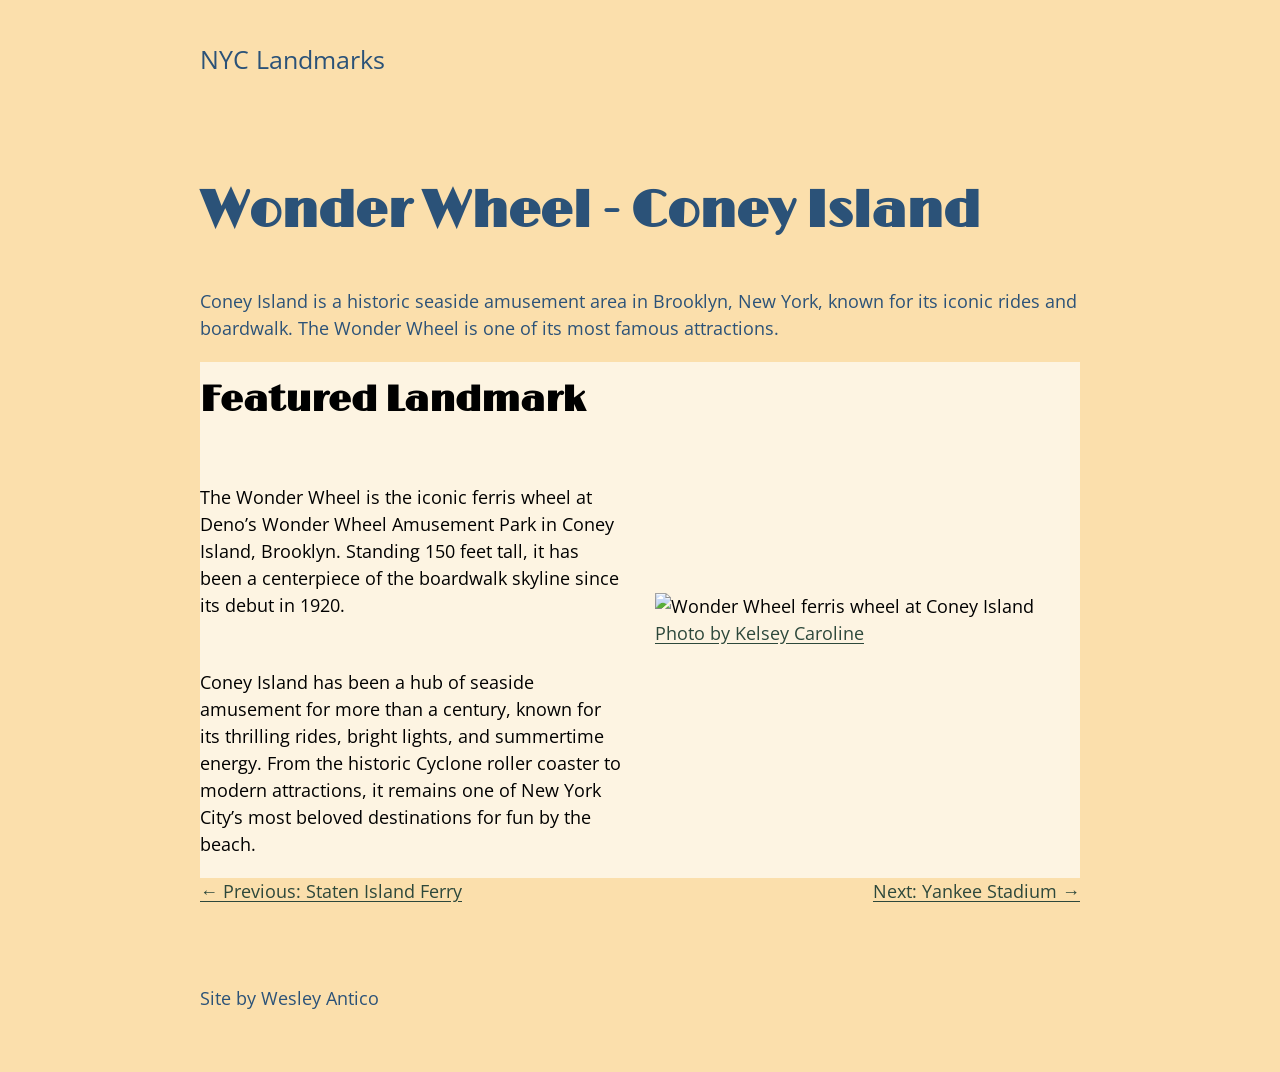
==== coney.html @ 7bcfbc56 "landmark pages created based on markdown content and existing wonder page for a template" ====
<!DOCTYPE html>
<html lang="en">

<head>
  <meta charset="UTF-8">
  <meta name="viewport" content="width=device-width, initial-scale=1.0">
  <title>Coney Island - Wonder Wheel</title>
  <link rel="stylesheet" href="tokens.css">
  <link rel="stylesheet" href="style.css">
</head>

<body>
  <header>
    <div class="site-title">NYC Landmarks</div>
  </header>

  <main>
      <h1>Wonder Wheel - Coney Island</h1>
      <p class="intro">Coney Island is a historic seaside amusement area in Brooklyn, New York, known for its iconic rides and boardwalk. The Wonder Wheel is one of its most famous attractions.</p>
      <div class="featured-landmark">
        <h2>Featured Landmark</h2>
        <figure>
          <picture>
            <source media="(min-width: 645px)" srcset="images/pexels-kelsey-caroline-774981359-19122990.jpg">
            <source media="(max-width: 644px)"
              srcset="images/square/pexels-kelsey-caroline-774981359-19122990_square.jpg">
            <img src="images/pexels-kelsey-caroline-774981359-19122990.jpg"
              alt="Wonder Wheel ferris wheel at Coney Island">
          </picture>
          <figcaption><a href="https://www.pexels.com/photo/ferris-wheel-in-amusement-park-19122990/">Photo by Kelsey Caroline</a></figcaption>
        </figure>
        <p>The Wonder Wheel is the iconic ferris wheel at Deno’s Wonder Wheel Amusement Park in Coney Island, Brooklyn.
          Standing 150 feet tall, it has been a centerpiece of the boardwalk skyline since its debut in 1920.</p>
        <p>Coney Island has been a hub of seaside amusement for more than a century, known for its thrilling rides, bright
          lights, and summertime energy. From the historic Cyclone roller coaster to modern attractions, it remains one of
          New York City’s most beloved destinations for fun by the beach.</p>
        </div>
    <nav id="pagination" aria-label="Landmark navigation">
      <a class="btn" rel="prev" href="ferry.html">← Previous: Staten Island Ferry</a>
      <a class="btn" rel="next" href="yankee.html">Next: Yankee Stadium →</a>
    </nav>
  </main>

  <footer>
    <p>Site by Wesley Antico</p>
  </footer>

</body>

</html>
---- tokens.css ----
@import url("https://fonts.googleapis.com/css2?family=Limelight&family=Open+Sans&display=swap");

/* Design System Tokens: Set Base CSS variable values. */
:root {
  /* Typographic Styles */
  --text-size-xs: 0.5rem;
  --text-size-sm: 0.707rem;
  --text-size-md: 1rem;
  --text-size-lg: 1.414rem;
  --text-size-xl: 1.999rem;
  --text-size-2xl: 2.827rem;
  --text-size-3xl: 3.998rem;
  --line-height-base: 1.5;
  --line-height-headings: 2.15;
  --headings-family: "Limelight", sans-serif;
  --base-family: "Open Sans", sans-serif;

  /* Color Styles */
  --primary-text: #2B5278;
  --primary-background: #FBDFAC;
  --action: #2D483B;
  --action-hover: #224D1A;
  --button-text: #E8EAEC;

  --alternate-text: #000000;
  --alternate-background: #FDF4E2;
  --alternate-action: #163D79;
  --alternate-action-hover: #1F56A8;
  --alternate-button-text: #FFFFFF;

  /* Spacing Units */
  --space-unit: 0.2777777777777778rem;
  --space-1: calc(var(--space-unit) * 1);
  --space-2: calc(var(--space-unit) * 2);
  --space-3: calc(var(--space-unit) * 3);
  --space-4: calc(var(--space-unit) * 4);
  --space-6: calc(var(--space-unit) * 6);
  --space-8: calc(var(--space-unit) * 8);
  --space-12: calc(var(--space-unit) * 12);
  --space-16: calc(var(--space-unit) * 16);
  --space-24: calc(var(--space-unit) * 24);
  --space-32: calc(var(--space-unit) * 32);

  /* Layout Styles */
  --page-width: 53.333rem;
  --grid-gap: var(--space-4);
  --section-spacing: var(--space-12);
  --content-padding: var(--space-6);

  /* Other Styles */
  --border-radius: 10px;
}

html {
  font-size: 18px;
}

* {
  box-sizing: border-box;
}

body {
  margin: 0;
  font-family: var(--base-family);
  font-size: var(--text-size-md);
  line-height: var(--line-height-base);
  color: var(--primary-text);
  background-color: var(--primary-background);
  overflow-wrap: break-word;
}

/* Typography */
h1, h2, h3, h4, h5, h6 {
  font-family: var(--headings-family);
  line-height: var(--line-height-headings);
}

h1 {
  font-size: var(--text-size-2xl);
}

h2 {
  font-size: var(--text-size-xl);
}

h3 {
  font-size: var(--text-size-md);
}

h4 {
  font-size: var(--text-size-md);
}

h5 {
  font-size: var(--text-size-sm);
}

h6 {
  font-size: var(--text-size-sm);
}


/* Clean heading defaults assuming parent sections handle top spacing */
h1 {
  margin-block-start: 0;
  margin-block-end: var(--space-4); /* 20px on 5px base */
}

h2 {
  margin-block-start: 0;
  margin-block-end: var(--space-3); /* 15px on 5px base */
}

h3 {
  margin-block-start: 0;
  margin-block-end: var(--space-2); /* 10px on 5px base */
}

h4, h5, h6 {
  margin-block-start: 0;
  margin-block-end: var(--space-2); /* 10px on 5px base */
}

p, ul, ol {
  margin: 0 0 var(--space-4);
}

small {
  font-size: var(--text-size-sm);
}

/* Layout */
header, main, footer {
  max-width: var(--page-width);
  margin-inline: auto;
  padding: var(--space-8);
}

section, .alternate {
  padding: var(--content-padding);
}

section + section {
  margin-top: var(--section-spacing);
}

/* Site identity stays separate from the page heading. */
.site-title {
  font-size: var(--text-size-lg);
}

/* Add the alternate class to an element to apply alternate styling. */
.alternate {
  --action: var(--alternate-action);
  --action-hover: var(--alternate-action-hover);
  --button-text: var(--alternate-button-text);
  color: var(--alternate-text);
  background-color: var(--alternate-background);
}

/* Links and buttons */
a {
  color: var(--action);
  text-decoration: underline;
  text-underline-offset: 0.15em;
}

a:hover {
  color: var(--action-hover);
}

button, .button {
  display: inline-block;
  border: 0;
  padding: var(--space-3) var(--space-4);
  font: inherit;
  color: var(--button-text);
  background-color: var(--action);
  text-decoration: none;
  cursor: pointer;
}

button:hover, .button:hover {
  color: var(--button-text);
  background-color: var(--action-hover);
}

a:focus-visible, button:focus-visible {
  outline: 3px solid currentColor;
  outline-offset: 4px;
}
---- style.css ----
/* basic responsive image css */
img, video{
  max-width: 100%;
  height: auto;
}

figure{ 
  margin:0;
}

/* RESPONSIVE VIDEO EMBED */

.videoWrapper {
	position: relative;
	padding-top: 25px;
	height: 0;
  clear:both;
}

/* 16:9 aspect ratio wrapper */
.videoWrapper.ratio-16-9{
    padding-bottom: 56.25%; /* 9 ÷ 16 = .5625 which is 56.25% */
}

/* 4:3 aspect ratio wrapper */
.videoWrapper.ratio-4-3{
    padding-bottom: 75%; /* 3 ÷ 4 = .75 which is 75% */
}

/*this is different than the others because it is taller than it is wide.
So we instead of basing the size on the width of the container, we base it on the height of the viewport
We also subtract a little (100px) to account for possible fixed header or footer.
You can change the 100px as needed, just change it in both padding-bottom and width */
.videoWrapper.ratio-9-16 {
    padding-bottom: calc(100vh - 100px); /* Full height minus 100px (to account for possible fixed header or footer */
    width: calc((100vh - 100px) * (9 / 16)); /* Calculate width based on 9:16 aspect ratio */
    margin-inline: auto; /* center horizontally */
    /* 9:16 */
}

.videoWrapper iframe {
	position: absolute;
	top: 0;
	left: 0;
	width: 100%;
	height: 100%;
}

.featured-landmark {
  background-color: var(--alternate-background);
  color: var(--alternate-text);
}

.landmarks-grid{
  display: grid;
  grid-template-columns: repeat(auto-fit, minmax(250px, 1fr));
  gap: var(--space-4);
}

/* Landmark Cards */

.landmark{
  display: flex;
  flex-direction: column;
  gap: 1 rem;
  justify-content: space-between;
  border: 2px solid #000000;
  background-color: var(--alternate-background);
  border-radius: 15px;
  overflow: hidden;
}

.landmark figure{
  position: relative;
}

.landmark figcaption{
  position: absolute;
  bottom: 0;
  left: 0;
  padding: var(--space-2);
  background: var(--primary-background);
  font-size: 0.7rem;                     /* smaller than button */
  font-weight: 600;
  text-transform: uppercase;             /* gives badge feel */
}

.landmark figure img{
  display: block;
}

.landmark h3{
  padding: var(--space-2);
  text-align: center;
}

/* ------------------
Landmark Pages Layout
------------------- */

.directions-link{
display: flex;
padding: var(--space-3);
background-color: var(--action);
color: var(--button-text);
text-align: center;
border-radius: var(--border-radius);
}

.directions-links{
list-style: none;
display: flex;
flex-wrap: wrap;
gap: var(--space-4);
padding: 0;
margin: 0;
}

/* Page Area Styling */

.landmark-information, .landmark-intro, .landmark-more-images{
 margin: var(--space-8) 0;
}

#pagination{
  display: flex;
  justify-content: space-between;
}

.landmark-about {
    margin-top: 0;
    padding-top: 0;
}

@media (min-width: 600px){
      /* this applies to mobile in landscape and some tablets in portrait */
.landmark-more-images{
  display:grid;
  grid-template-columns: repeat(2, 1fr);
  gap: var(--space-6);
}/*   end min-width 900 */
}/*   end min-width 600 */

  

@media (min-width: 900px){
      /* this applies to tablets */
.landmark-intro{
  display: grid;
  grid-template-columns: 1fr 1fr;
  gap: var(--space-6);
}
.landmark-information{
  display:grid;
  grid-template-columns: 2fr 1fr;
  gap: var(--space-6);
}
.landmark-more-images{
  grid-template-columns: repeat(3, 1fr);
}
.featured-landmark{
  display: grid;
  grid-template-columns: 1fr 1fr;
  gap: var(--space-6);
}
.featured-landmark figure{
    grid-column: 2;
    grid-row: 1 / span 3;
    align-self: center;
  }
}
/*   end min-width 900 */



@media (min-width: 1200px){
      /* this applies average laptops */

}/*   end min-width 1200 */

  
@media (min-width: 1800px){
      /* this applies to very large screens */

}/*   end min-width 1800 */
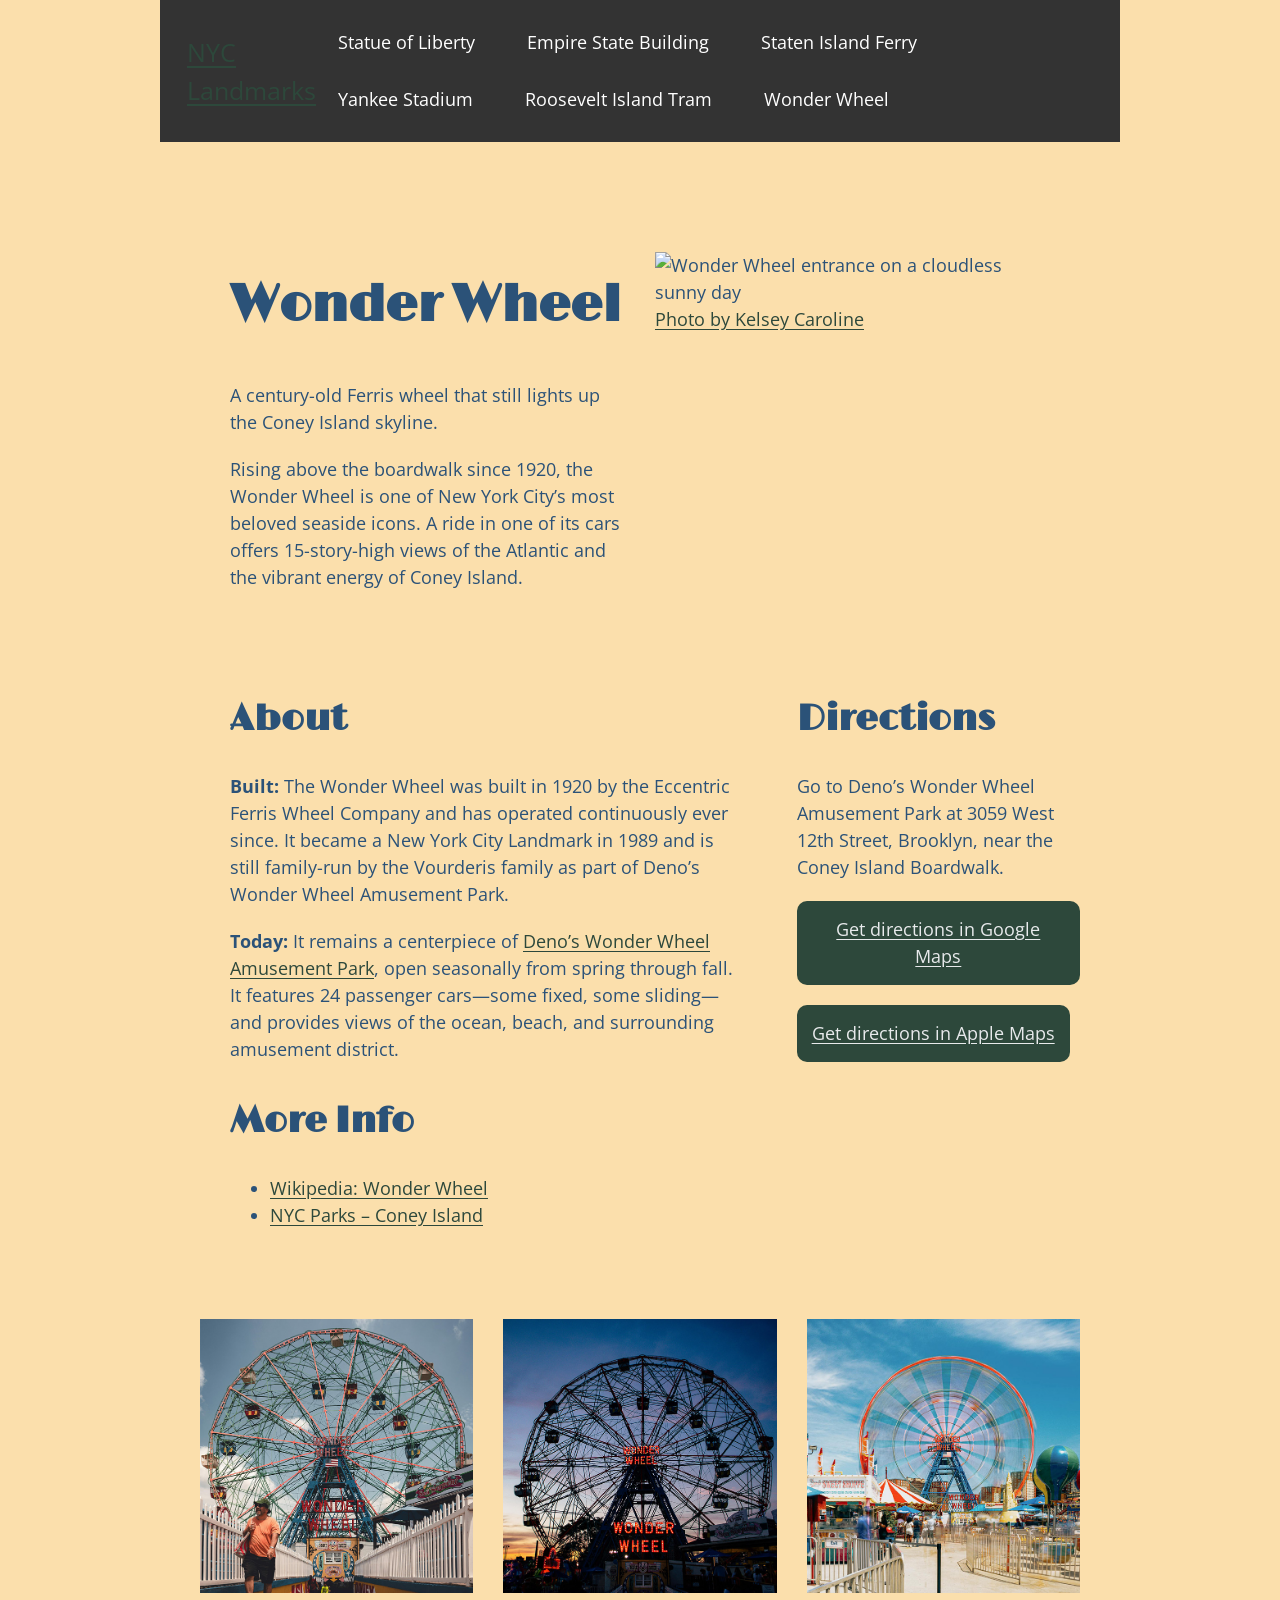
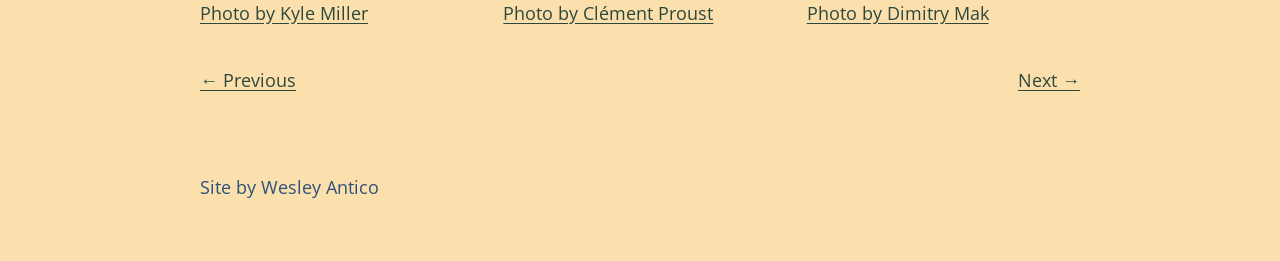
==== commit dad12a18: "added navigation menu and javascript to each page" ====
--- a/coney.html
+++ b/coney.html
@@ -4,47 +4,125 @@
 <head>
   <meta charset="UTF-8">
   <meta name="viewport" content="width=device-width, initial-scale=1.0">
-  <title>Coney Island - Wonder Wheel</title>
+  <title>Landmark: Wonder Wheel</title>
   <link rel="stylesheet" href="tokens.css">
   <link rel="stylesheet" href="style.css">
 </head>
 
-<body>
+<body id="landmark-page">
   <header>
-    <div class="site-title">NYC Landmarks</div>
+    <div class="topbar">
+      <div class="site-title"><a href="/">NYC Landmarks</a></div>
+      <button type="button" class="menu-button" aria-controls="menu" aria-expanded="false" aria-label="Menu">
+        <span></span><span></span><span></span>
+      </button>
+    </div>
+
+    <nav aria-label="Primary">
+      <ul id="menu" class="menu">
+        <li><a href="liberty.html">Statue of Liberty</a></li>
+        <li><a href="empire.html">Empire State Building</a></li>
+        <li><a href="ferry.html">Staten Island Ferry</a></li>
+        <li><a href="yankee.html">Yankee Stadium</a></li>
+        <li><a href="tram.html">Roosevelt Island Tram</a></li>
+        <li><a href="coney.html" aria-current="page">Wonder Wheel</a></li>
+      </ul>
+    </nav>
   </header>
 
   <main>
-      <h1>Wonder Wheel - Coney Island</h1>
-      <p class="intro">Coney Island is a historic seaside amusement area in Brooklyn, New York, known for its iconic rides and boardwalk. The Wonder Wheel is one of its most famous attractions.</p>
-      <div class="featured-landmark">
-        <h2>Featured Landmark</h2>
-        <figure>
-          <picture>
-            <source media="(min-width: 645px)" srcset="images/pexels-kelsey-caroline-774981359-19122990.jpg">
-            <source media="(max-width: 644px)"
-              srcset="images/square/pexels-kelsey-caroline-774981359-19122990_square.jpg">
-            <img src="images/pexels-kelsey-caroline-774981359-19122990.jpg"
-              alt="Wonder Wheel ferris wheel at Coney Island">
-          </picture>
-          <figcaption><a href="https://www.pexels.com/photo/ferris-wheel-in-amusement-park-19122990/">Photo by Kelsey Caroline</a></figcaption>
-        </figure>
-        <p>The Wonder Wheel is the iconic ferris wheel at Deno’s Wonder Wheel Amusement Park in Coney Island, Brooklyn.
-          Standing 150 feet tall, it has been a centerpiece of the boardwalk skyline since its debut in 1920.</p>
-        <p>Coney Island has been a hub of seaside amusement for more than a century, known for its thrilling rides, bright
-          lights, and summertime energy. From the historic Cyclone roller coaster to modern attractions, it remains one of
-          New York City’s most beloved destinations for fun by the beach.</p>
-        </div>
+    <section class="landmark-intro">
+      <!-- INTRO -->
+      <div class="ladnmark-intro_text">
+        <h1>Wonder Wheel</h1>
+        <p class="tagline">A century-old Ferris wheel that still lights up the Coney Island skyline.</p>
+        <p>Rising above the boardwalk since 1920, the Wonder Wheel is one of New York City’s most beloved seaside icons.
+          A ride in one of its cars offers 15-story-high views of the Atlantic and the vibrant energy of Coney Island.
+        </p>
+      </div>
+      <!-- HERO IMAGE -->
+      <figure>
+        <img src="images/pexels-kelsey-caroline-774981359-19122990.jpg"
+          alt="Wonder Wheel entrance on a cloudless sunny day">
+        <figcaption><a href="https://www.pexels.com/photo/ferris-wheel-in-amusement-park-19122990/">Photo by Kelsey
+            Caroline</a></figcaption>
+      </figure>
+    </section>
+
+    <div class="landmark-information">
+      <section class="landmark-about">
+        <!-- DESCRIPTION (About info) -->
+        <h2>About</h2>
+        <p><strong>Built:</strong> The Wonder Wheel was built in 1920 by the Eccentric Ferris Wheel Company and has
+          operated continuously ever since. It became a New York City Landmark in 1989 and is still family-run by the
+          Vourderis family as part of Deno’s Wonder Wheel Amusement Park.</p>
+        <p><strong>Today:</strong> It remains a centerpiece of <a href="https://www.denoswonderwheel.com/"
+            target="_blank" rel="noopener">Deno’s Wonder Wheel Amusement Park</a>, open seasonally from spring
+          through fall. It features 24 passenger cars—some fixed, some sliding—and provides views of the ocean, beach,
+          and surrounding amusement district.</p>
+        <!-- MORE INFO  -->
+        <h2>More Info</h2>
+        <ul>
+          <li><a href="https://en.wikipedia.org/wiki/Wonder_Wheel" target="_blank" rel="noopener">Wikipedia: Wonder
+              Wheel</a></li>
+          <li><a href="https://www.nycgovparks.org/parks/coney-island-beach-and-boardwalk/history" target="_blank"
+              rel="noopener">NYC Parks – Coney Island</a></li>
+        </ul>
+        <!-- DIRECTIONS  -->
+      </section>
+      <aside class="landmark-directions">
+        <h2 id="directions-title">Directions</h2>
+        <p>Go to Deno’s Wonder Wheel Amusement Park at 3059 West 12th Street, Brooklyn, near the Coney Island Boardwalk.
+        </p>
+        <ul class="directions-links">
+          <li>
+            <a class="directions-link"
+              href="https://www.google.com/maps/dir/?api=1&amp;destination=Deno%27s%20Wonder%20Wheel%20Amusement%20Park%2C%203059%20West%2012th%20Street%2C%20Brooklyn%2C%20NY%2011224">Get
+              directions in Google Maps</a>
+          </li>
+          <li>
+            <a class="directions-link"
+              href="https://maps.apple.com/directions?destination=Deno%27s%20Wonder%20Wheel%20Amusement%20Park%2C%203059%20West%2012th%20Street%2C%20Brooklyn%2C%20NY%2011224">Get
+              directions in Apple Maps</a>
+          </li>
+        </ul>
+      </aside>
+    </div>
+
+
+    <div class="landmark-more-images">
+      <!-- Additional images -->
+      <figure>
+        <img src="images/square/pexels-kyle-miller-169884138-27462439_sq.jpg"
+          alt="A man walking away from the wonder wheel which is in full view.">
+        <figcaption><a href="https://www.pexels.com/photo/a-man-walking-past-a-ferris-wheel-27462439/">Photo by Kyle
+            Miller</a></figcaption>
+      </figure>
+      <figure>
+        <img src="images/square/pexels-clement-proust-363898785-24730360_sq.jpg" alt="Wonder wheel at sunset">
+        <figcaption><a href="https://www.pexels.com/photo/denos-wonder-wheel-amusement-park-24730360/">Photo by
+            Clément Proust</a></figcaption>
+      </figure>
+      <figure>
+        <img src="images/square/pexels-dimitry-mak-1310041547-30911091_sq.jpg"
+          alt="Night view of the Wonder Wheel lit with neon">
+        <figcaption><a
+            href="https://www.pexels.com/photo/colorful-summer-day-at-coney-island-amusement-park-30911091/">Photo
+            by Dimitry Mak</a></figcaption>
+      </figure>
+    </div>
+
+    <!-- PREV/NEXT BUTTONS -->
     <nav id="pagination" aria-label="Landmark navigation">
-      <a class="btn" rel="prev" href="ferry.html">← Previous: Staten Island Ferry</a>
-      <a class="btn" rel="next" href="yankee.html">Next: Yankee Stadium →</a>
+      <a class="btn" rel="prev" href="tram.html">← Previous</a>
+      <a class="btn" rel="next" href="liberty.html">Next →</a>
     </nav>
   </main>
 
   <footer>
     <p>Site by Wesley Antico</p>
   </footer>
-
+  <script src="js/main.js"></script>
 </body>
 
-</html>
+</html>
--- a/style.css
+++ b/style.css
@@ -47,6 +47,15 @@
 	height: 100%;
 }
 
+.menu {
+  display: flex;
+  flex-wrap: wrap;
+  gap: var(--space-4);
+  margin: var(--space-3) 0 0;
+  padding: 0;
+  list-style: none;
+}
+
 .featured-landmark {
   background-color: var(--alternate-background);
   color: var(--alternate-text);
@@ -183,4 +192,190 @@
 @media (min-width: 1800px){
       /* this applies to very large screens */
 
-}/*   end min-width 1800 */+}/*   end min-width 1800 */
+
+
+/*-----------------------------
+NAVIGATION
+------------------------------*/
+
+:root {
+  --clr-nav: #ffffff;
+  --clr-nav-hover: #333333;
+  --clr-nav-hover-bg: #ffffff;
+  --clr-nav-background: #333333;
+  /* These change the easing of transitions, used on menu button */
+  --ease-standard: cubic-bezier(0.25, 0.1, 0.25, 1);/* ease in and out */
+  --ease-in: cubic-bezier(0.42, 0, 1, 1);/* ease in */
+  --ease-out: cubic-bezier(0, 0, 0.58, 1);/* ease out */
+  --ease-in-out: cubic-bezier(0.42, 0, 0.58, 1); /* ease in and out, more pronounced */
+}
+
+/* Header as a vertical stack: topbar, then nav */
+header {
+  background: var(--clr-nav-background);
+  color: var(--clr-nav);
+}
+
+/* Top row: logo + hamburger aligned horizontally */
+.topbar {
+  display: flex;
+  align-items: center;
+  justify-content: space-between;
+  gap: 1rem;
+  padding: 1rem;
+}
+
+.logo {
+  color: var(--clr-nav);
+  text-decoration: none;
+  /* You will need to add the font styling (size, color etc) here */
+}
+
+/* Hamburger button */
+.menu-button {
+  appearance: none;
+  background: transparent;
+  border: 0;
+  padding: 0.5rem;
+  display: inline-flex;
+  flex-direction: column;
+  gap: 6px;
+  cursor: pointer;
+}
+
+.menu-button span {
+  display: block;
+  width: 26px;
+  height: 2px;
+  background: var(--clr-nav);
+  border-radius: 1px;
+  /* This transition manages change from hamburger to X */
+  transition: 
+    transform 300ms var(--ease-standard),
+    opacity 200ms var(--ease-standard);
+  transform-origin: center;
+}
+
+/* Hamburger → X animation when expanded */
+.menu-button[aria-expanded="true"] span:nth-child(1) {
+  transform: translateY(8px) rotate(45deg);
+}
+
+.menu-button[aria-expanded="true"] span:nth-child(2) {
+  opacity: 0;
+  transform: scaleX(0);
+}
+
+.menu-button[aria-expanded="true"] span:nth-child(3) {
+  transform: translateY(-8px) rotate(-45deg);
+}
+
+/* Nav (below topbar) */
+nav {
+  background: var(--clr-nav-background);
+}
+
+/* Collapsed menu by default */
+.menu {
+  list-style: none;
+  margin: 0;
+  padding: 0;
+  overflow: hidden;
+
+  /* Smooth collapse/expand with gentle fade */
+  max-height: 0;
+  opacity: 0;
+  transition:
+    max-height 520ms var(--ease-in-out),
+    opacity 260ms var(--ease-in-out);
+}
+
+/* Expanded state (JS toggles .is-open on the UL) */
+.menu.is-open {
+  max-height: 80vh;
+  opacity: 1;
+}
+
+/* Vertical, full-width items */
+.menu li + li {
+  border-top: 2px solid rgba(255,255,255,0.45);
+}
+
+.menu a {
+  display: block;
+  padding: 1rem;
+  text-align: center;
+  color: var(--clr-nav);
+  text-decoration: none;
+}
+
+.menu a:hover,
+.menu a:focus-visible {
+  background: var(--clr-nav-hover-bg);
+  color: var(--clr-nav-hover);
+  outline: none;
+}
+
+@media (prefers-reduced-motion: reduce) {
+  .menu { transition: none; }
+}
+
+/* Desktop: horizontal layout, inline logo & nav */
+@media (min-width: 1240px) {
+  /* Header becomes horizontal flex container */
+  header {
+    display: flex;
+    align-items: center;
+    justify-content: space-between;
+    padding: 1rem 1.5rem;
+  }
+
+  /* Hide the topbar wrapper since header is now flex */
+  .topbar {
+    display: contents; /* children become direct flex items of header */
+  }
+
+  /* Hide hamburger button */
+  .menu-button {
+    display: none;
+  }
+
+  /* Nav aligns with header */
+  nav {
+    background: transparent;
+  }
+
+  /* Always show menu, horizontal layout */
+  .menu {
+    max-height: none;
+    opacity: 1;
+    overflow: visible;
+    transition: none;
+    
+    display: flex;
+    gap: 0.5rem;
+  }
+
+  /* Remove vertical borders */
+  .menu li + li {
+    border-top: none;
+  }
+
+  /* Button-like nav items with centered text */
+  .menu a {
+    display: inline-block;
+    padding: 0.6rem 1.2rem;
+    border-radius: 6px;
+    text-align: center;
+    transition: 
+      background 180ms var(--ease-standard),
+      color 180ms var(--ease-standard);
+  }
+
+  .menu a:hover,
+  .menu a:focus-visible {
+    background: var(--clr-nav-hover-bg);
+    color: var(--clr-nav-hover);
+  }
+}
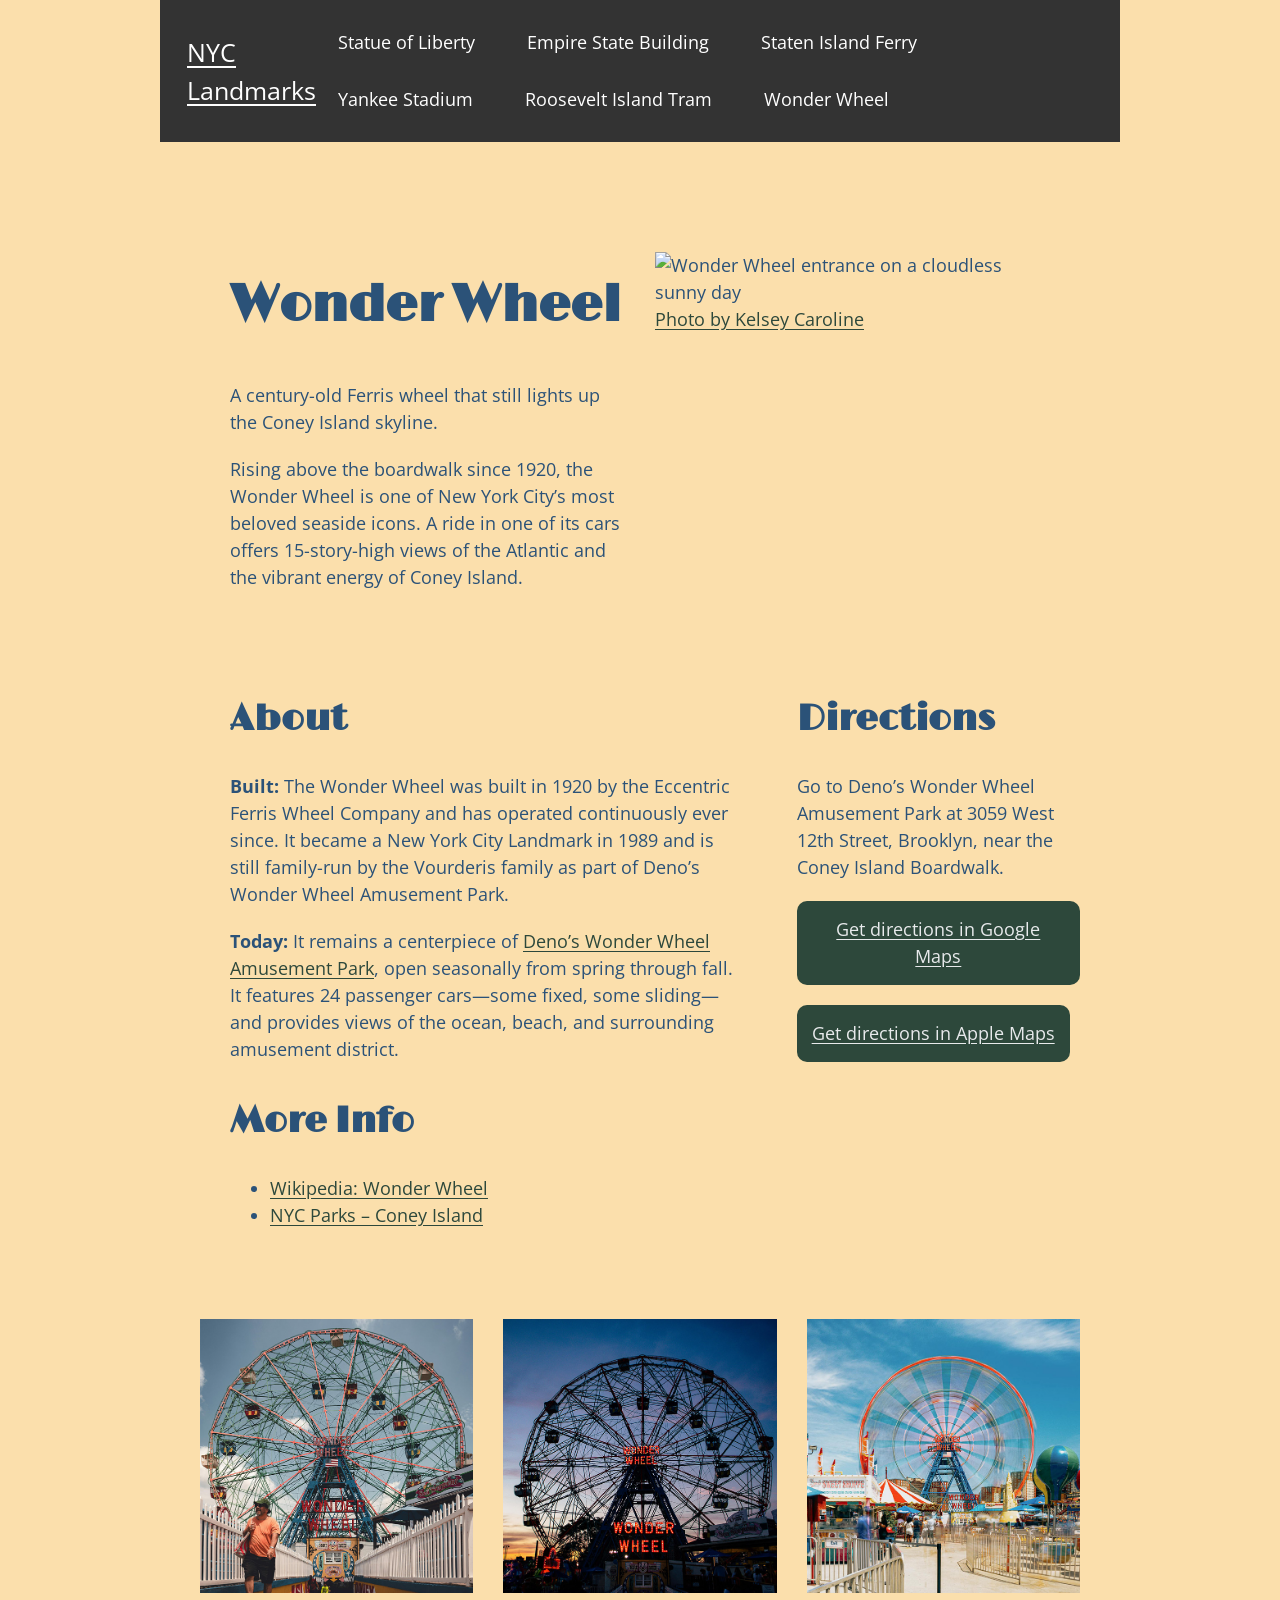
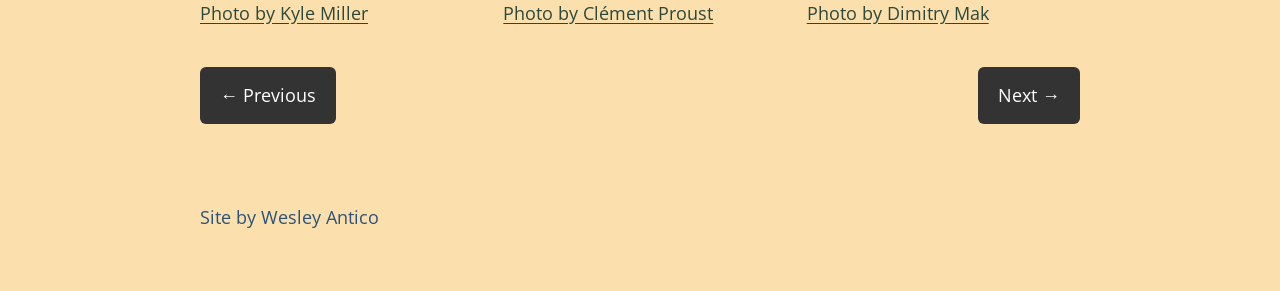
==== commit 0b1ea00b: "fixed home page navigation link 404 error" ====
--- a/coney.html
+++ b/coney.html
@@ -12,7 +12,7 @@
 <body id="landmark-page">
   <header>
     <div class="topbar">
-      <div class="site-title"><a href="/">NYC Landmarks</a></div>
+      <div class="site-title"><a href="index.html">NYC Landmarks</a></div>
       <button type="button" class="menu-button" aria-controls="menu" aria-expanded="false" aria-label="Menu">
         <span></span><span></span><span></span>
       </button>
--- a/style.css
+++ b/style.css
@@ -215,6 +215,26 @@
 header {
   background: var(--clr-nav-background);
   color: var(--clr-nav);
+}
+
+.site-title a,
+.site-title a:hover,
+.site-title a:focus-visible {
+  color: #ffffff;
+}
+
+#pagination .btn {
+  padding: var(--space-3) var(--space-4);
+  border-radius: 6px;
+  background: var(--clr-nav-background);
+  color: #ffffff;
+  text-decoration: none;
+}
+
+#pagination .btn:hover,
+#pagination .btn:focus-visible {
+  background: var(--clr-nav-hover);
+  color: #ffffff;
 }
 
 /* Top row: logo + hamburger aligned horizontally */
